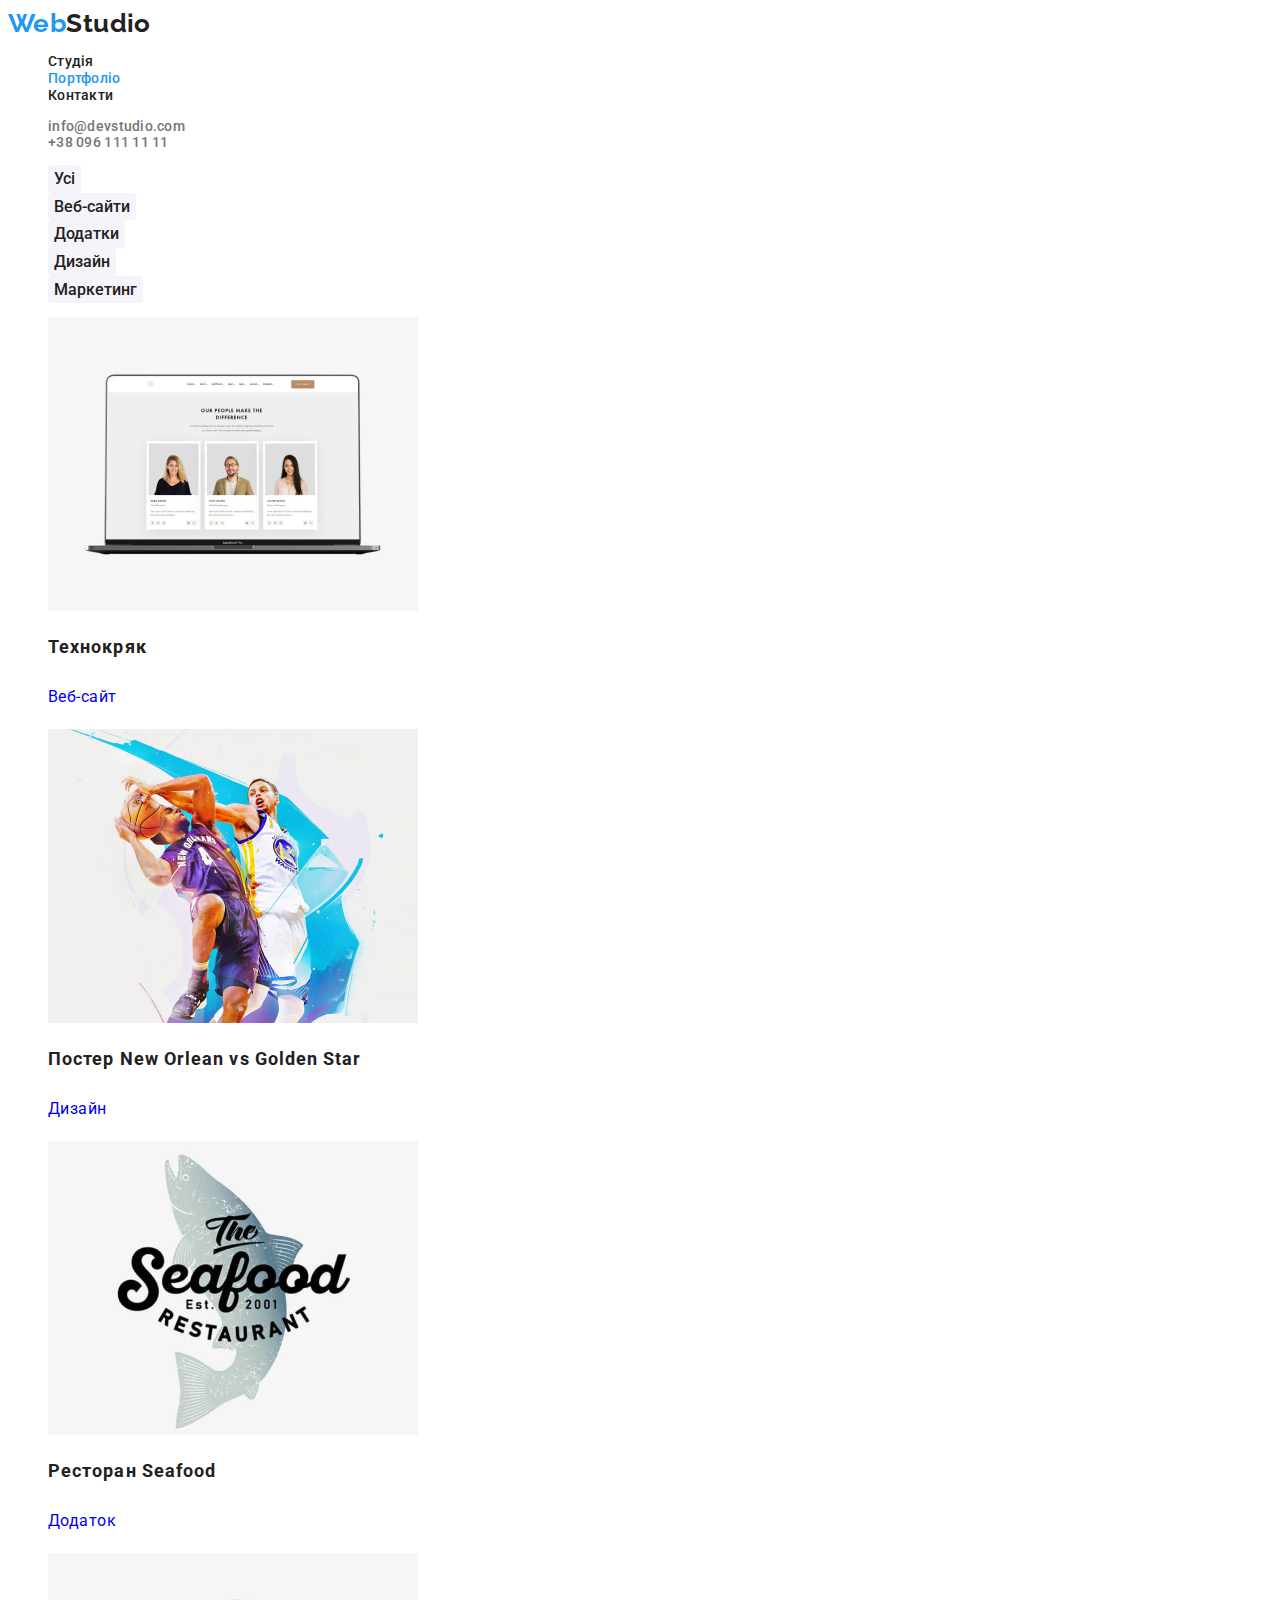
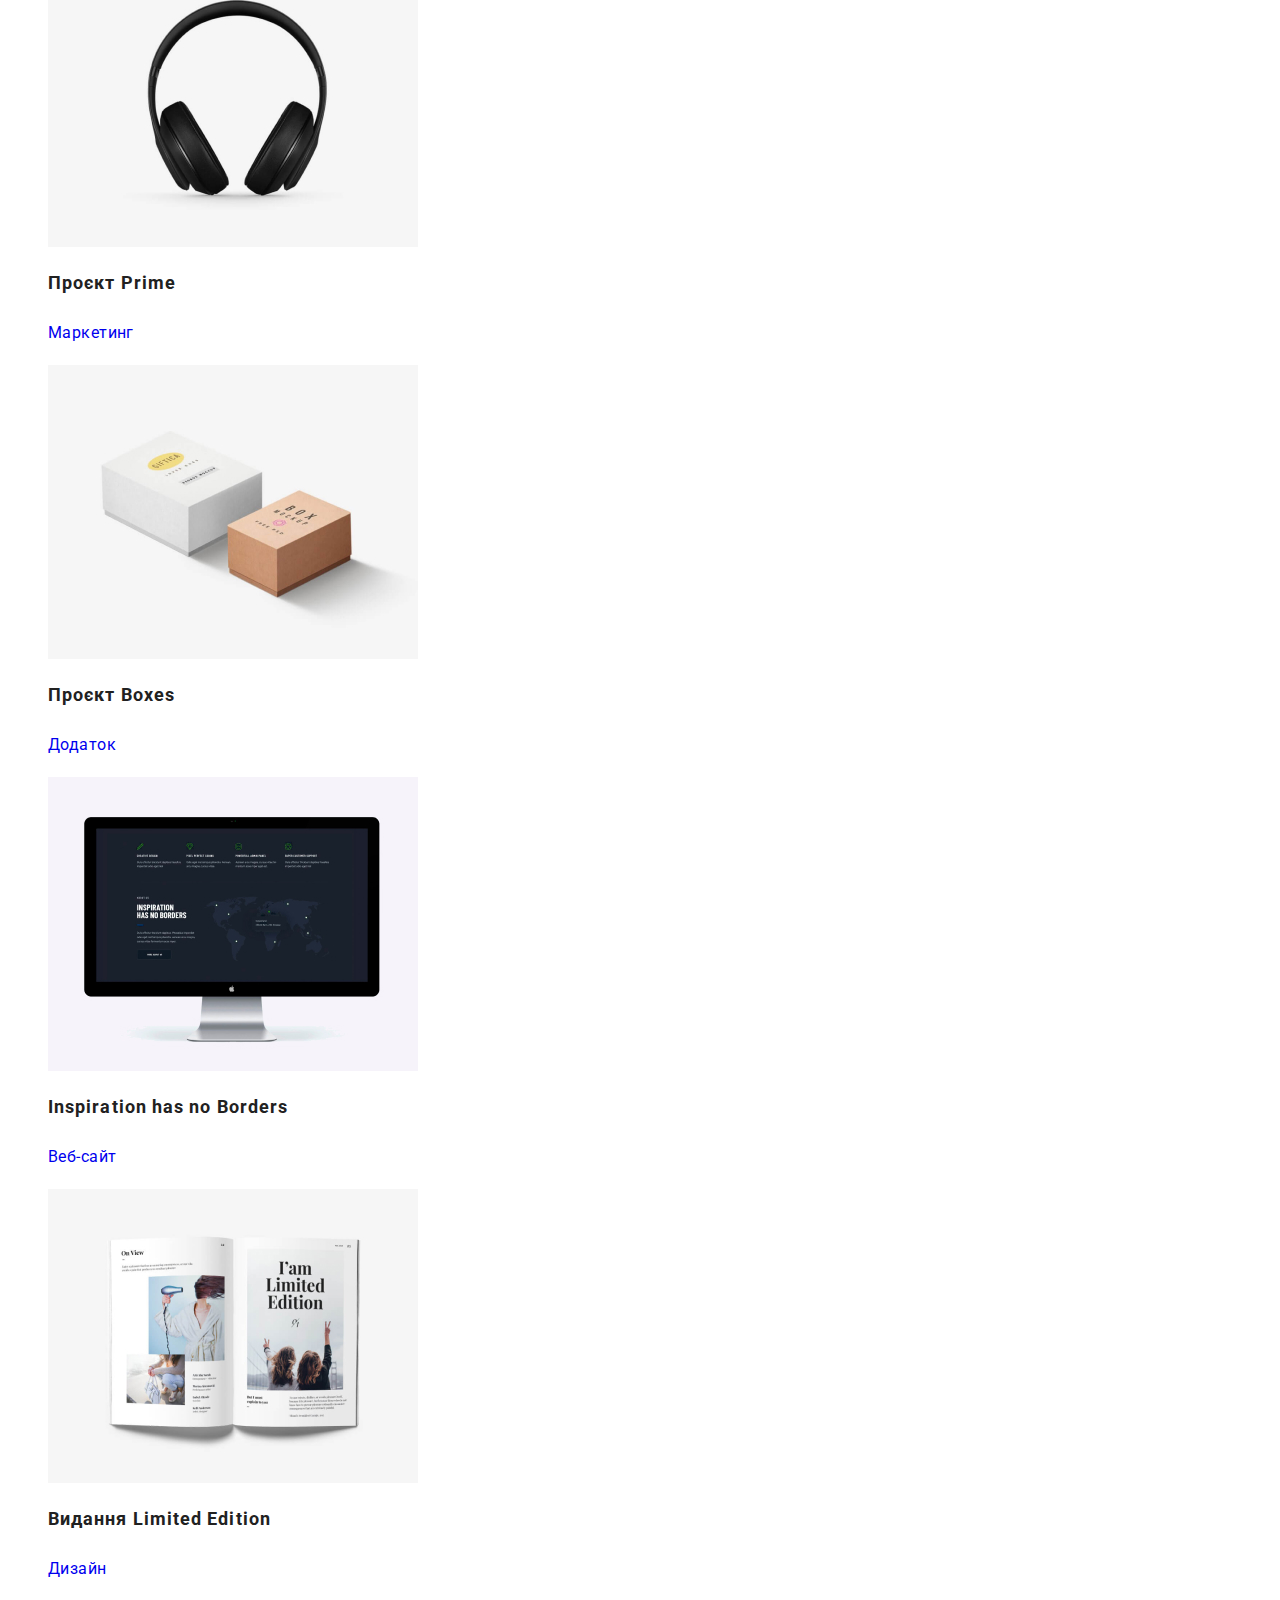
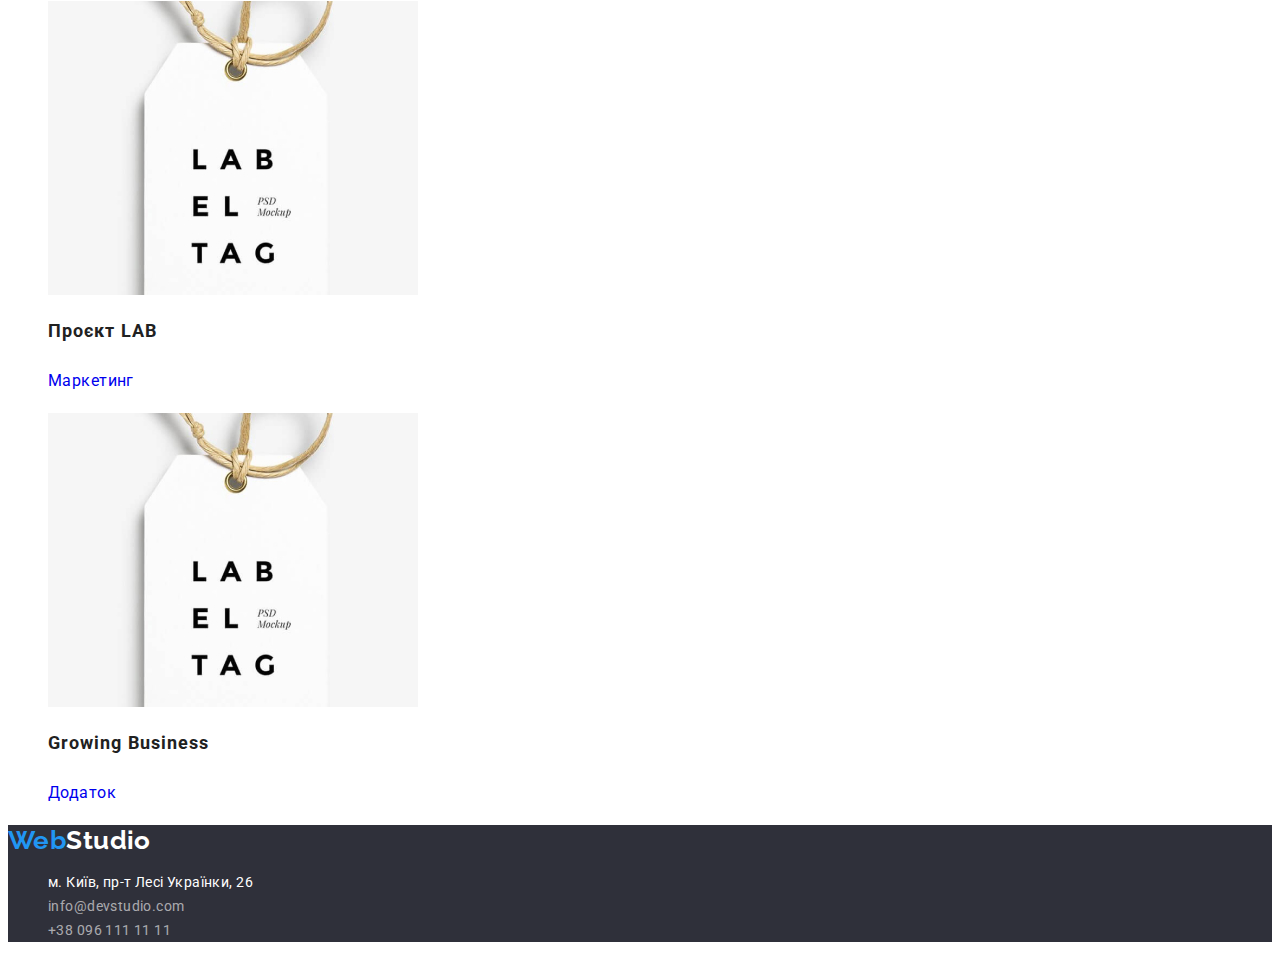
==== portfolio.html @ c514490f "Added files" ====
<!DOCTYPE html>
<html lang="uk">
  <head>
    <meta charset="UTF-8" />
    <meta http-equiv="X-UA-Compatible" content="IE=edge" />
    <meta name="viewport" content="width=device-width, initial-scale=1.0" />
    <title>Portfolio</title>
    <link
      href="https://fonts.googleapis.com/css2?family=Raleway:wght@700&family=Roboto:wght@400;500;700;900&display=swap"
      rel="stylesheet"
    />
    <link rel="stylesheet" href="./css/styles.css" />
  </head>
  <body>
    <header class="page-header">
      <nav>
        <a href="/" class="logo"><span>Web</span>Studio</a>
        <ul class="nav-list list">
          <li><a href="./index.html" class="link">Студія</a></li>
          <li><a href="./portfolio.html" class="link current">Портфоліо</a></li>
          <li><a href="" class="link">Контакти</a></li>
        </ul>
      </nav>
      <ul class="contacts-list list">
        <li>
          <a href="mailto:info@devstudio.com" class="link"
            >info@devstudio.com</a
          >
        </li>
        <li><a href="tel:+380961111111" class="link">+38 096 111 11 11</a></li>
      </ul>
    </header>

    <main>
      <section>
        <h1 hidden>Фільтри</h1>

        <ul class="filter-buttons list">
          <li><button class="button">Усі</button></li>
          <li><button class="button">Веб-сайти</button></li>
          <li><button class="button">Додатки</button></li>
          <li><button class="button">Дизайн</button></li>
          <li><button class="button">Маркетинг</button></li>
        </ul>

        <ul class="projects list">
          <li>
            <a href="#">
              <img
                src="./images/port-img1.jpg"
                alt="Веб-сайт Технокряк"
                width="370"
              />
              <h2>Технокряк</h2>
              <p>Веб-сайт</p>
            </a>
          </li>
          <li>
            <a href="#">
              <img
                src="./images/port-img2.jpg"
                alt="Постер New Orlean vs Golden Star"
                width="370"
              />
              <h2>Постер New Orlean vs Golden Star</h2>
              <p>Дизайн</p>
            </a>
          </li>
          <li>
            <a href="#">
              <img
                src="./images/port-img3.jpg"
                alt="Додаток Ресторан Seafood"
                width="370"
              />
              <h2>Ресторан Seafood</h2>
              <p>Додаток</p>
            </a>
          </li>
          <li>
            <a href="#">
              <img
                src="./images/port-img4.jpg"
                alt="Проєкт Prime"
                width="370"
              />
              <h2>Проєкт Prime</h2>
              <p>Маркетинг</p>
            </a>
          </li>
          <li>
            <a href="#">
              <img
                src="./images/port-img5.jpg"
                alt="Проєкт Boxes"
                width="370"
              />
              <h2>Проєкт Boxes</h2>
              <p>Додаток</p>
            </a>
          </li>
          <li>
            <a href="#">
              <img
                src="./images/port-img6.jpg"
                alt="Веб-сайт Inspiration has no Borders"
                width="370"
              />
              <h2>Inspiration has no Borders</h2>
              <p>Веб-сайт</p>
            </a>
          </li>
          <li>
            <a href="#">
              <img
                src="./images/port-img7.jpg"
                alt="Дизайн Видання Limited Edition"
                width="370"
              />
              <h2>Видання Limited Edition</h2>
              <p>Дизайн</p>
            </a>
          </li>
          <li>
            <a href="#">
              <img src="./images/port-img8.jpg" alt="Проєкт LAB" width="370" />
              <h2>Проєкт LAB</h2>
              <p>Маркетинг</p>
            </a>
          </li>
          <li>
            <a href="#">
              <img
                src="./images/port-img8.jpg"
                alt="Додаток Growing Business"
                width="370"
              />
              <h2>Growing Business</h2>
              <p>Додаток</p>
            </a>
          </li>
        </ul>
      </section>
    </main>

    <footer class="page-footer">
      <a href="/" class="logo"><span>Web</span>Studio</a>
      <address>
        <ul class="contacts list">
          <li>
            <a
              href="https://goo.gl/maps/9UR91L7CwCxcRUuD7"
              target="_blank"
              rel="noopener noreferrer nofollow"
              class="location"
              >м. Київ, пр-т Лесі Українки, 26</a
            >
          </li>
          <li><a href="mailto:info@devstudio.com">info@devstudio.com</a></li>
          <li><a href="tel:+380961111111">+38 096 111 11 11</a></li>
        </ul>
      </address>
    </footer>
  </body>
</html>
---- css/styles.css ----
:root {
    --accent-color: #2196F3;
    --title-color: #212121;
    --text-color: #757575;
    --white-text: #fff;
    --primary-background-color: #fff;
    --secondary-background-color: #F5F4FA;
    --dark-background-color: #2F303A;
}

body {
    font-family: 'Roboto', sans-serif;
    color: var(--text-color);
    font-size: 14px;
    letter-spacing: 0.03em;
}
a {
    text-decoration: none;
}
.list {
    list-style: none;
}

/* Header */
.logo {
    color: var(--title-color);
    font-family: 'Raleway', sans-serif;

    font-weight: 700;
    font-size: 26px;
    line-height: 1.2;
}
.logo span {
    color: var(--accent-color);
}
.page-header .link {
    font-weight: 500;
    line-height: 1.2;
    letter-spacing: 0.02em;
}
.page-header .link:hover,
.page-header .link:focus {
    color: var(--accent-color);
}
.nav-list .link{
    color: var(--title-color);
}
.nav-list .link.current {
    color: var(--accent-color);
}
.contacts-list .link{
    color: var(--text-color);
}

/* Section Hero */
.hero {
    background-color: var(--dark-background-color);
}
.hero .heading {
    color: var(--white-text);

    font-weight: 900;
    font-size: 44px;
    line-height: 1.4;

    text-align: center;
    letter-spacing: 0.06em;
    text-transform: uppercase;
}
.hero .primary-button {
    background-color: var(--accent-color);
    color: var(--white-text);
    font-family: inherit;
    border-radius: 4px;
    border: none;

    font-weight: 700;
    font-size: 16px;
    line-height: 1.9;
    text-align: center;
    letter-spacing: 0.06em;
}
.hero .primary-button:hover,
.hero .primary-button:focus {
    background-color: var(--secondary-background-color);
    color: var(--title-color);
    cursor: pointer;
}

/* Section Advantages */
.advantages {
    font-weight: 700;
    line-height: 1.2;
}
.advantages .subtitle{
    color: var(--title-color);
}

/* What do we do and Our team */
.work h2,
.team h2 {
    color: var(--title-color);

    font-weight: 700;
    font-size: 36px;
    line-height: 1.2;
    text-align: center;
}
.team h3 {
    color: var(--title-color);

    font-weight: 500;
    font-size: 16px;
    line-height: 1.2;
}
.team p {
    font-size: 16px;
    line-height: 1.2;
}

/* Footer */
.page-footer {
    background-color: var(--dark-background-color);
}
.page-footer .logo {
    color: var(--white-text);
}
.contacts a{
    color: rgba(255, 255, 255, 0.6);
    font-style: normal;

    line-height: 24px;
}
.contacts .location {
    color: var(--white-text);
}
.contacts a:hover,
.contacts a:focus{
    color: var(--accent-color);
}

/* Portfolio */
.filter-buttons .button {
    background-color: var(--secondary-background-color);
    color: var(--title-color);
    font-family: inherit;
    border: none;
    border-radius: 4px;

    font-weight: 500;
    font-size: 16px;
    line-height: 1.6;
    text-align: center;
    cursor: pointer;
}
.filter-buttons .button:hover,
.filter-buttons .butto:focus {
    background-color: var(--accent-color);
    color: var(--white-text);
    box-shadow: 0px 3px 1px rgba(0, 0, 0, 0.1), 0px 1px 2px rgba(0, 0, 0, 0.08), 0px 2px 2px rgba(0, 0, 0, 0.12);
}
.projects h2 {
    color: var(--title-color);

    font-weight: 700;
    font-size: 18px;
    line-height: 2;
    letter-spacing: 0.06em;
}
.projects p{
    font-size: 16px;
    line-height: 2;
}
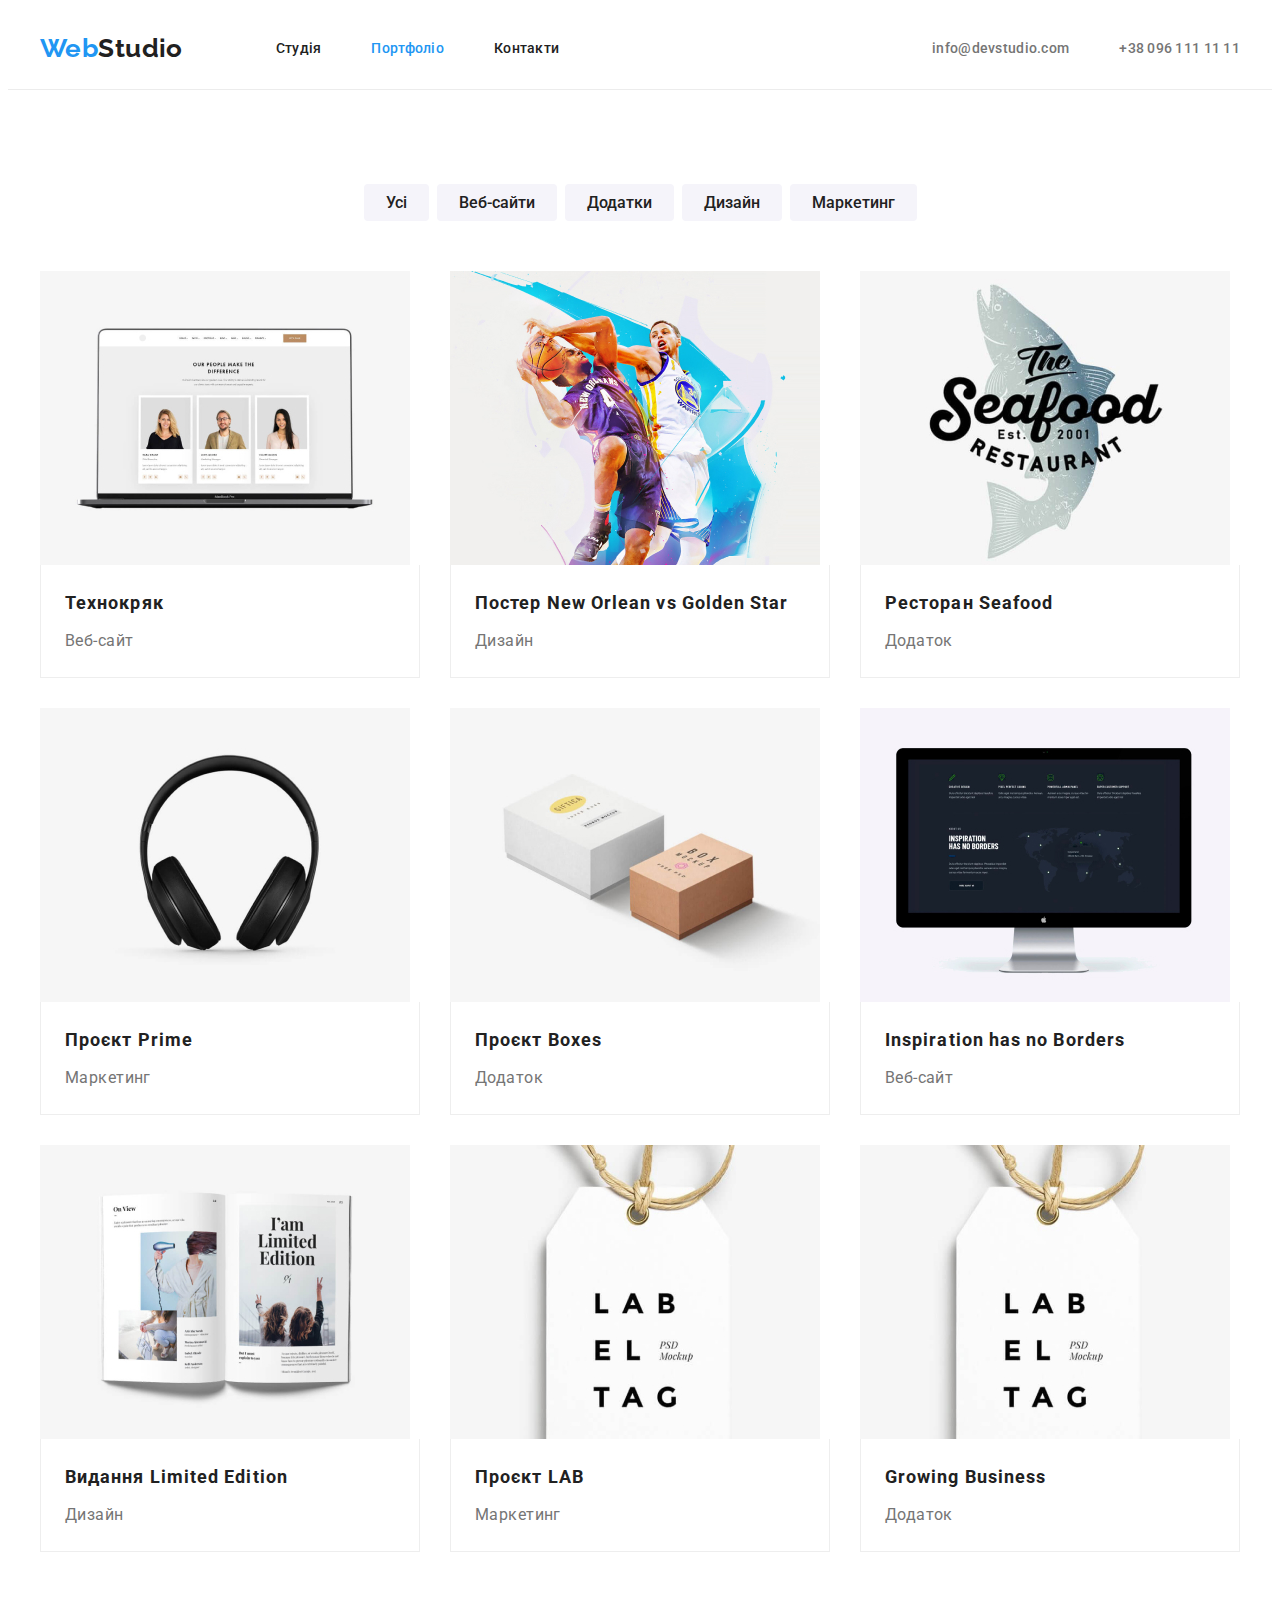
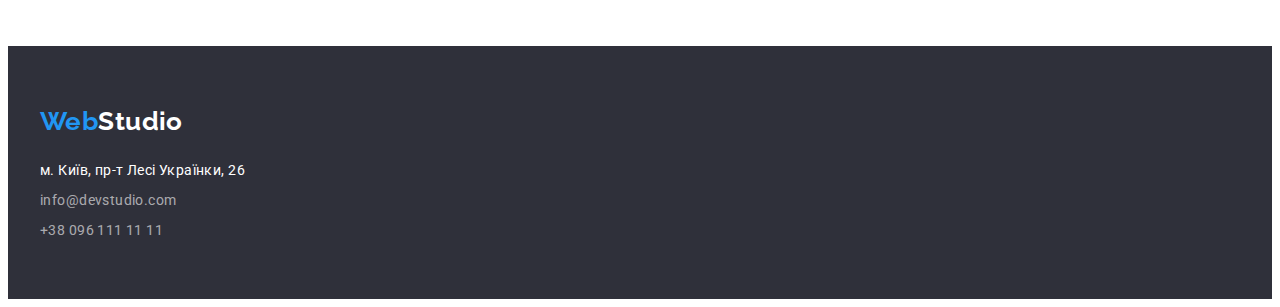
==== commit 984bee06: "Done homework week 3" ====
--- a/portfolio.html
+++ b/portfolio.html
@@ -9,157 +9,194 @@
       href="https://fonts.googleapis.com/css2?family=Raleway:wght@700&family=Roboto:wght@400;500;700;900&display=swap"
       rel="stylesheet"
     />
+    <link
+      rel="stylesheet"
+      href="https://cdnjs.cloudflare.com/ajax/libs/modern-normalize/1.1.0/modern-normalize.min.css"
+      integrity="sha512-wpPYUAdjBVSE4KJnH1VR1HeZfpl1ub8YT/NKx4PuQ5NmX2tKuGu6U/JRp5y+Y8XG2tV+wKQpNHVUX03MfMFn9Q=="
+      crossorigin="anonymous"
+      referrerpolicy="no-referrer"
+    />
     <link rel="stylesheet" href="./css/styles.css" />
   </head>
   <body>
+    <!-- Header -->
     <header class="page-header">
-      <nav>
-        <a href="/" class="logo"><span>Web</span>Studio</a>
-        <ul class="nav-list list">
-          <li><a href="./index.html" class="link">Студія</a></li>
-          <li><a href="./portfolio.html" class="link current">Портфоліо</a></li>
-          <li><a href="" class="link">Контакти</a></li>
+      <div class="container main-nav">
+        <nav class="secondary-nav">
+          <a href="/" class="logo"><span>Web</span>Studio</a>
+          <ul class="nav-list list">
+            <li class="item">
+              <a href="./index.html" class="link">Студія</a>
+            </li>
+            <li class="item">
+              <a href="./portfolio.html" class="link current">Портфоліо</a>
+            </li>
+            <li class="item"><a href="" class="link">Контакти</a></li>
+          </ul>
+        </nav>
+        <ul class="contacts-list list">
+          <li class="item">
+            <a href="mailto:info@devstudio.com" class="link"
+              >info@devstudio.com</a
+            >
+          </li>
+          <li class="item">
+            <a href="tel:+380961111111" class="link">+38 096 111 11 11</a>
+          </li>
         </ul>
-      </nav>
-      <ul class="contacts-list list">
-        <li>
-          <a href="mailto:info@devstudio.com" class="link"
-            >info@devstudio.com</a
-          >
-        </li>
-        <li><a href="tel:+380961111111" class="link">+38 096 111 11 11</a></li>
-      </ul>
+      </div>
     </header>
 
     <main>
-      <section>
-        <h1 hidden>Фільтри</h1>
+      <section class="portfolio-page container">
+        <h1 class="visually-hidden">Фільтри</h1>
 
         <ul class="filter-buttons list">
-          <li><button class="button">Усі</button></li>
-          <li><button class="button">Веб-сайти</button></li>
-          <li><button class="button">Додатки</button></li>
-          <li><button class="button">Дизайн</button></li>
-          <li><button class="button">Маркетинг</button></li>
+          <li class="item"><button class="button">Усі</button></li>
+          <li class="item"><button class="button">Веб-сайти</button></li>
+          <li class="item"><button class="button">Додатки</button></li>
+          <li class="item"><button class="button">Дизайн</button></li>
+          <li class="item"><button class="button">Маркетинг</button></li>
         </ul>
 
-        <ul class="projects list">
-          <li>
+        <ul class="projects-list list">
+          <li class="item">
             <a href="#">
               <img
                 src="./images/port-img1.jpg"
                 alt="Веб-сайт Технокряк"
                 width="370"
               />
-              <h2>Технокряк</h2>
-              <p>Веб-сайт</p>
-            </a>
-          </li>
-          <li>
+              <div class="info">
+                <h2>Технокряк</h2>
+                <p>Веб-сайт</p>
+              </div>
+            </a>
+          </li>
+          <li class="item">
             <a href="#">
               <img
                 src="./images/port-img2.jpg"
                 alt="Постер New Orlean vs Golden Star"
                 width="370"
               />
-              <h2>Постер New Orlean vs Golden Star</h2>
-              <p>Дизайн</p>
-            </a>
-          </li>
-          <li>
+              <div class="info">
+                <h2>Постер New Orlean vs Golden Star</h2>
+                <p>Дизайн</p>
+              </div>
+            </a>
+          </li>
+          <li class="item">
             <a href="#">
               <img
                 src="./images/port-img3.jpg"
                 alt="Додаток Ресторан Seafood"
                 width="370"
               />
-              <h2>Ресторан Seafood</h2>
-              <p>Додаток</p>
-            </a>
-          </li>
-          <li>
+              <div class="info">
+                <h2>Ресторан Seafood</h2>
+                <p>Додаток</p>
+              </div>
+            </a>
+          </li>
+          <li class="item">
             <a href="#">
               <img
                 src="./images/port-img4.jpg"
                 alt="Проєкт Prime"
                 width="370"
               />
-              <h2>Проєкт Prime</h2>
-              <p>Маркетинг</p>
-            </a>
-          </li>
-          <li>
+              <div class="info">
+                <h2>Проєкт Prime</h2>
+                <p>Маркетинг</p>
+              </div>
+            </a>
+          </li>
+          <li class="item">
             <a href="#">
               <img
                 src="./images/port-img5.jpg"
                 alt="Проєкт Boxes"
                 width="370"
               />
-              <h2>Проєкт Boxes</h2>
-              <p>Додаток</p>
-            </a>
-          </li>
-          <li>
+              <div class="info">
+                <h2>Проєкт Boxes</h2>
+                <p>Додаток</p>
+              </div>
+            </a>
+          </li>
+          <li class="item">
             <a href="#">
               <img
                 src="./images/port-img6.jpg"
                 alt="Веб-сайт Inspiration has no Borders"
                 width="370"
               />
-              <h2>Inspiration has no Borders</h2>
-              <p>Веб-сайт</p>
-            </a>
-          </li>
-          <li>
+              <div class="info">
+                <h2>Inspiration has no Borders</h2>
+                <p>Веб-сайт</p>
+              </div>
+            </a>
+          </li>
+          <li class="item">
             <a href="#">
               <img
                 src="./images/port-img7.jpg"
                 alt="Дизайн Видання Limited Edition"
                 width="370"
               />
-              <h2>Видання Limited Edition</h2>
-              <p>Дизайн</p>
-            </a>
-          </li>
-          <li>
+              <div class="info">
+                <h2>Видання Limited Edition</h2>
+                <p>Дизайн</p>
+              </div>
+            </a>
+          </li>
+          <li class="item">
             <a href="#">
               <img src="./images/port-img8.jpg" alt="Проєкт LAB" width="370" />
-              <h2>Проєкт LAB</h2>
-              <p>Маркетинг</p>
-            </a>
-          </li>
-          <li>
+              <div class="info">
+                <h2>Проєкт LAB</h2>
+                <p>Маркетинг</p>
+              </div>
+            </a>
+          </li>
+          <li class="item">
             <a href="#">
               <img
                 src="./images/port-img8.jpg"
                 alt="Додаток Growing Business"
                 width="370"
               />
-              <h2>Growing Business</h2>
-              <p>Додаток</p>
+              <div class="info">
+                <h2>Growing Business</h2>
+                <p>Додаток</p>
+              </div>
             </a>
           </li>
         </ul>
       </section>
     </main>
 
+    <!-- Footer -->
     <footer class="page-footer">
-      <a href="/" class="logo"><span>Web</span>Studio</a>
-      <address>
-        <ul class="contacts list">
-          <li>
-            <a
-              href="https://goo.gl/maps/9UR91L7CwCxcRUuD7"
-              target="_blank"
-              rel="noopener noreferrer nofollow"
-              class="location"
-              >м. Київ, пр-т Лесі Українки, 26</a
-            >
-          </li>
-          <li><a href="mailto:info@devstudio.com">info@devstudio.com</a></li>
-          <li><a href="tel:+380961111111">+38 096 111 11 11</a></li>
-        </ul>
-      </address>
+      <div class="container">
+        <a href="/" class="logo"><span>Web</span>Studio</a>
+        <address>
+          <ul class="contacts list">
+            <li>
+              <a
+                href="https://goo.gl/maps/9UR91L7CwCxcRUuD7"
+                target="_blank"
+                rel="noopener noreferrer nofollow"
+                class="location"
+                >м. Київ, пр-т Лесі Українки, 26</a
+              >
+            </li>
+            <li><a href="mailto:info@devstudio.com">info@devstudio.com</a></li>
+            <li><a href="tel:+380961111111">+38 096 111 11 11</a></li>
+          </ul>
+        </address>
+      </div>
     </footer>
   </body>
 </html>
--- a/css/styles.css
+++ b/css/styles.css
@@ -6,6 +6,8 @@
     --primary-background-color: #fff;
     --secondary-background-color: #F5F4FA;
     --dark-background-color: #2F303A;
+    --header-border-color: #ECECEC;
+    --portfolio-item-border-color: #EEEEEE;
 }
 
 body {
@@ -17,12 +19,52 @@
 a {
     text-decoration: none;
 }
+h1, h2, h3, p{
+    margin: 0;
+}
 .list {
     list-style: none;
-}
-
+    padding: 0;
+    margin: 0;
+}
+.container {
+    width: 1200px;
+    padding: 0 15px;
+    margin: 0 auto;
+}
+.visually-hidden {
+    position: absolute;
+    white-space: nowrap;
+    width: 1px;
+    height: 1px;
+    overflow: hidden;
+    border: 0;
+    padding: 0;
+    clip: rect(0 0 0 0);
+    clip-path: inset(50%);
+    margin: -1px;
+}
 /* Header */
+.page-header {
+    border-bottom: 1px solid var(--header-border-color);
+}
+.main-nav {
+    display: flex;
+    align-items: center;
+}
+.secondary-nav {
+    display: flex;
+    align-items: center;
+}
+.nav-list {
+    display: flex;
+}
+.contacts-list {
+    display: flex;
+    margin-left: auto;
+}
 .logo {
+    margin-right: 93px;
     color: var(--title-color);
     font-family: 'Raleway', sans-serif;
 
@@ -43,31 +85,48 @@
     color: var(--accent-color);
 }
 .nav-list .link{
+    display: block;
+    padding: 32px 0;
     color: var(--title-color);
 }
 .nav-list .link.current {
     color: var(--accent-color);
 }
+.nav-list .item:not(:last-child) {
+    margin-right: 50px;
+}
 .contacts-list .link{
+    display: block;
+    padding: 32px 0;
     color: var(--text-color);
+}
+.contacts-list .item + .item {
+    margin-left: 50px;
 }
 
 /* Section Hero */
 .hero {
+    padding-top: 200px;
+    padding-bottom: 200px;
+
     background-color: var(--dark-background-color);
+    text-align: center;
 }
 .hero .heading {
-    color: var(--white-text);
-
+    width: 696px;
+    margin: 0 auto 30px auto;
+
+    color: var(--white-text);
     font-weight: 900;
     font-size: 44px;
     line-height: 1.4;
-
-    text-align: center;
     letter-spacing: 0.06em;
     text-transform: uppercase;
+    text-align: center;
 }
 .hero .primary-button {
+    padding: 10px 32px;
+
     background-color: var(--accent-color);
     color: var(--white-text);
     font-family: inherit;
@@ -89,16 +148,33 @@
 
 /* Section Advantages */
 .advantages {
-    font-weight: 700;
-    line-height: 1.2;
+    margin: 94px 0;
+}
+.advantages-list {
+    display: flex;
+}
+.advantages-list .item:not(:last-child) {
+    margin-right: 30px;
 }
 .advantages .subtitle{
-    color: var(--title-color);
+    margin-bottom: 10px;
+    color: var(--title-color);
+
+    font-weight: 700;
+    line-height: 1.2;
 }
 
 /* What do we do and Our team */
+.working-list {
+    display: flex;
+    margin-bottom: 94px;
+}
+.working-list .item:not(:last-child) {
+    margin-right: 30px;
+}
 .work h2,
 .team h2 {
+    margin-bottom: 50px;
     color: var(--title-color);
 
     font-weight: 700;
@@ -106,7 +182,33 @@
     line-height: 1.2;
     text-align: center;
 }
+
+.team {
+    padding: 94px 0;
+    background-color: var(--secondary-background-color);
+}
+.team-list {
+    display: flex;
+}
+.team-list .item {
+    box-shadow: 0px 1px 3px rgba(0, 0, 0, 0.12), 0px 1px 1px rgba(0, 0, 0, 0.14), 0px 2px 1px rgba(0, 0, 0, 0.2);
+    border-radius: 0px 0px 4px 4px;
+}
+.team-list .item:not(:last-child) {
+    margin-right: 30px;
+}
+.team-list .info {
+    padding: 30px 0;
+
+    background-color: var(--primary-background-color);
+    text-align: center;
+    border-radius: 0px 0px 4px 4px;
+}
+.team-list img {
+    display: block;
+}
 .team h3 {
+    margin-bottom: 10px;
     color: var(--title-color);
 
     font-weight: 500;
@@ -120,10 +222,21 @@
 
 /* Footer */
 .page-footer {
+    padding-top: 60px;
+    padding-bottom: 60px;
     background-color: var(--dark-background-color);
 }
 .page-footer .logo {
-    color: var(--white-text);
+    display: inline-block;
+    margin-bottom: 20px;
+
+    color: var(--white-text);
+}
+.contacts li:not(:last-child) {
+    margin-bottom: 9px;
+}
+.contacts li {
+    height: 21px;
 }
 .contacts a{
     color: rgba(255, 255, 255, 0.6);
@@ -140,7 +253,20 @@
 }
 
 /* Portfolio */
+.portfolio-page {
+    margin-top: 94px;
+    margin-bottom: 94px;
+}
+.filter-buttons {
+    display: flex;
+    justify-content: center;
+    margin-bottom: 50px;
+}
+.filter-buttons .item:not(:last-child) {
+    margin-right: 8px;
+}
 .filter-buttons .button {
+    padding: 6px 22px;
     background-color: var(--secondary-background-color);
     color: var(--title-color);
     font-family: inherit;
@@ -159,7 +285,25 @@
     color: var(--white-text);
     box-shadow: 0px 3px 1px rgba(0, 0, 0, 0.1), 0px 1px 2px rgba(0, 0, 0, 0.08), 0px 2px 2px rgba(0, 0, 0, 0.12);
 }
-.projects h2 {
+.projects-list {
+    display: flex;
+    flex-wrap: wrap;
+    row-gap: 30px;
+    column-gap: 30px;
+}
+.projects-list .item {
+    width: calc((100% - 60px)/3);
+}
+.projects-list .info {
+    padding: 20px 24px;
+    border: 1px solid var(--portfolio-item-border-color);
+    border-top: none;
+}
+.projects-list img {
+    display: block;
+}
+.projects-list h2 {
+    margin-bottom: 4px;
     color: var(--title-color);
 
     font-weight: 700;
@@ -167,7 +311,8 @@
     line-height: 2;
     letter-spacing: 0.06em;
 }
-.projects p{
+.projects-list p{
+    color: var(--text-color);
     font-size: 16px;
     line-height: 2;
 }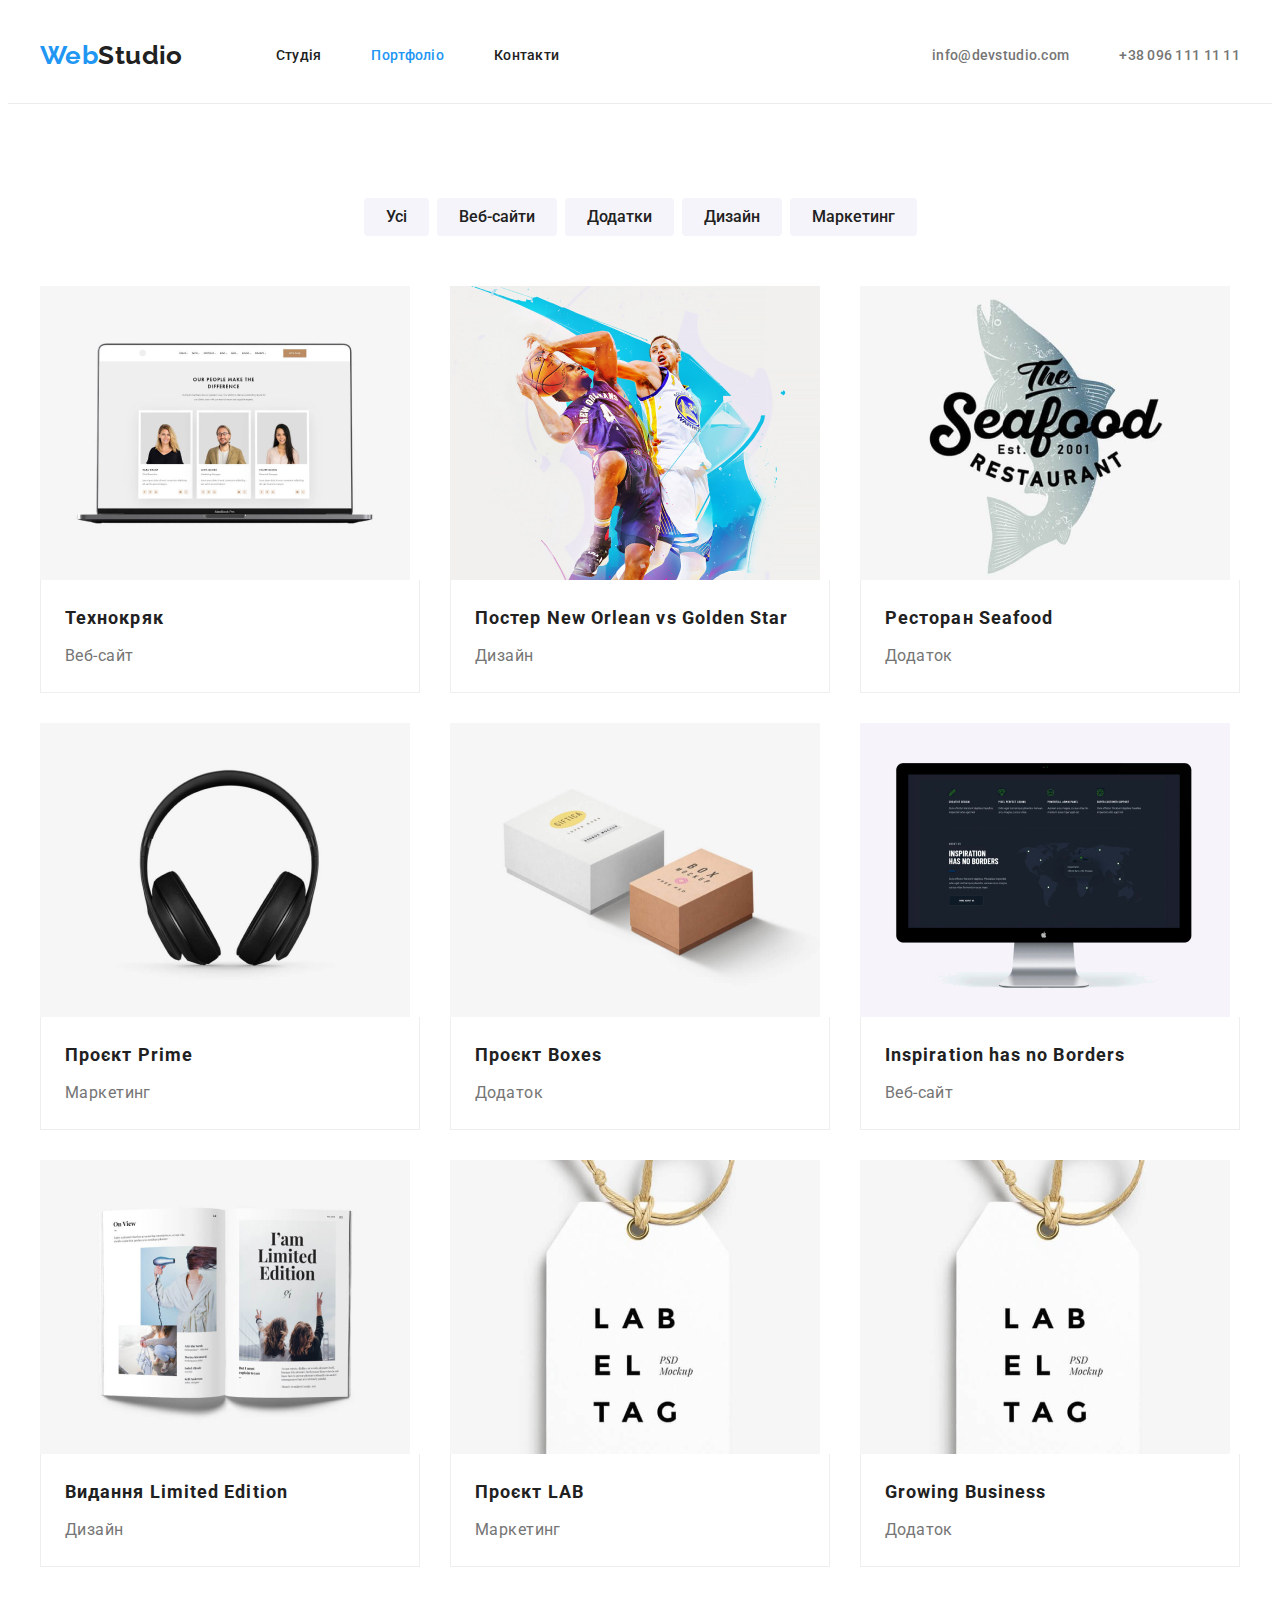
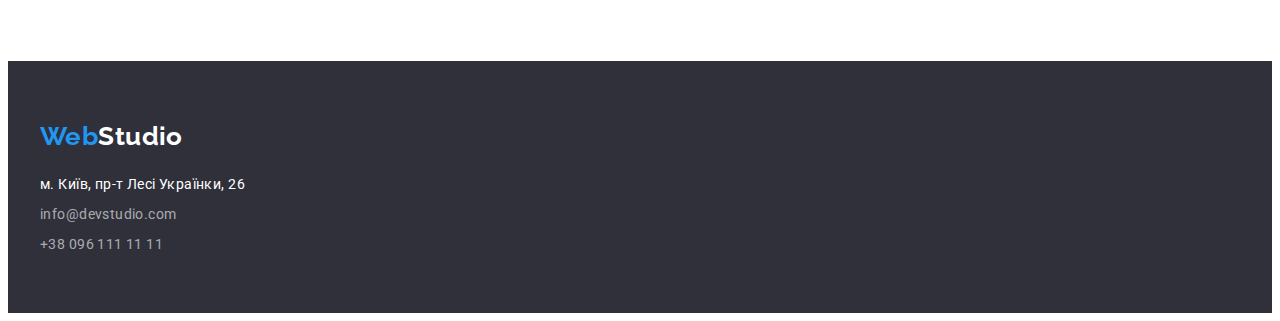
==== commit 0792e5b2: "Correcded project" ====
--- a/portfolio.html
+++ b/portfolio.html
@@ -48,132 +48,138 @@
     </header>
 
     <main>
-      <section class="portfolio-page container">
-        <h1 class="visually-hidden">Фільтри</h1>
-
-        <ul class="filter-buttons list">
-          <li class="item"><button class="button">Усі</button></li>
-          <li class="item"><button class="button">Веб-сайти</button></li>
-          <li class="item"><button class="button">Додатки</button></li>
-          <li class="item"><button class="button">Дизайн</button></li>
-          <li class="item"><button class="button">Маркетинг</button></li>
-        </ul>
-
-        <ul class="projects-list list">
-          <li class="item">
-            <a href="#">
-              <img
-                src="./images/port-img1.jpg"
-                alt="Веб-сайт Технокряк"
-                width="370"
-              />
-              <div class="info">
-                <h2>Технокряк</h2>
-                <p>Веб-сайт</p>
-              </div>
-            </a>
-          </li>
-          <li class="item">
-            <a href="#">
-              <img
-                src="./images/port-img2.jpg"
-                alt="Постер New Orlean vs Golden Star"
-                width="370"
-              />
-              <div class="info">
-                <h2>Постер New Orlean vs Golden Star</h2>
-                <p>Дизайн</p>
-              </div>
-            </a>
-          </li>
-          <li class="item">
-            <a href="#">
-              <img
-                src="./images/port-img3.jpg"
-                alt="Додаток Ресторан Seafood"
-                width="370"
-              />
-              <div class="info">
-                <h2>Ресторан Seafood</h2>
-                <p>Додаток</p>
-              </div>
-            </a>
-          </li>
-          <li class="item">
-            <a href="#">
-              <img
-                src="./images/port-img4.jpg"
-                alt="Проєкт Prime"
-                width="370"
-              />
-              <div class="info">
-                <h2>Проєкт Prime</h2>
-                <p>Маркетинг</p>
-              </div>
-            </a>
-          </li>
-          <li class="item">
-            <a href="#">
-              <img
-                src="./images/port-img5.jpg"
-                alt="Проєкт Boxes"
-                width="370"
-              />
-              <div class="info">
-                <h2>Проєкт Boxes</h2>
-                <p>Додаток</p>
-              </div>
-            </a>
-          </li>
-          <li class="item">
-            <a href="#">
-              <img
-                src="./images/port-img6.jpg"
-                alt="Веб-сайт Inspiration has no Borders"
-                width="370"
-              />
-              <div class="info">
-                <h2>Inspiration has no Borders</h2>
-                <p>Веб-сайт</p>
-              </div>
-            </a>
-          </li>
-          <li class="item">
-            <a href="#">
-              <img
-                src="./images/port-img7.jpg"
-                alt="Дизайн Видання Limited Edition"
-                width="370"
-              />
-              <div class="info">
-                <h2>Видання Limited Edition</h2>
-                <p>Дизайн</p>
-              </div>
-            </a>
-          </li>
-          <li class="item">
-            <a href="#">
-              <img src="./images/port-img8.jpg" alt="Проєкт LAB" width="370" />
-              <div class="info">
-                <h2>Проєкт LAB</h2>
-                <p>Маркетинг</p>
-              </div>
-            </a>
-          </li>
-          <li class="item">
-            <a href="#">
-              <img
-                src="./images/port-img8.jpg"
-                alt="Додаток Growing Business"
-                width="370"
-              />
-              <div class="info">
-                <h2>Growing Business</h2>
-                <p>Додаток</p>
-              </div>
-            </a>
-          </li>
-        </ul>
+      <section class="section">
+        <div class="container">
+          <h1 class="visually-hidden">Фільтри</h1>
+
+          <ul class="filter-buttons list">
+            <li class="item"><button class="button">Усі</button></li>
+            <li class="item"><button class="button">Веб-сайти</button></li>
+            <li class="item"><button class="button">Додатки</button></li>
+            <li class="item"><button class="button">Дизайн</button></li>
+            <li class="item"><button class="button">Маркетинг</button></li>
+          </ul>
+
+          <ul class="projects-list list">
+            <li class="item">
+              <a href="#">
+                <img
+                  src="./images/port-img1.jpg"
+                  alt="Веб-сайт Технокряк"
+                  width="370"
+                />
+                <div class="info">
+                  <h2>Технокряк</h2>
+                  <p>Веб-сайт</p>
+                </div>
+              </a>
+            </li>
+            <li class="item">
+              <a href="#">
+                <img
+                  src="./images/port-img2.jpg"
+                  alt="Постер New Orlean vs Golden Star"
+                  width="370"
+                />
+                <div class="info">
+                  <h2>Постер New Orlean vs Golden Star</h2>
+                  <p>Дизайн</p>
+                </div>
+              </a>
+            </li>
+            <li class="item">
+              <a href="#">
+                <img
+                  src="./images/port-img3.jpg"
+                  alt="Додаток Ресторан Seafood"
+                  width="370"
+                />
+                <div class="info">
+                  <h2>Ресторан Seafood</h2>
+                  <p>Додаток</p>
+                </div>
+              </a>
+            </li>
+            <li class="item">
+              <a href="#">
+                <img
+                  src="./images/port-img4.jpg"
+                  alt="Проєкт Prime"
+                  width="370"
+                />
+                <div class="info">
+                  <h2>Проєкт Prime</h2>
+                  <p>Маркетинг</p>
+                </div>
+              </a>
+            </li>
+            <li class="item">
+              <a href="#">
+                <img
+                  src="./images/port-img5.jpg"
+                  alt="Проєкт Boxes"
+                  width="370"
+                />
+                <div class="info">
+                  <h2>Проєкт Boxes</h2>
+                  <p>Додаток</p>
+                </div>
+              </a>
+            </li>
+            <li class="item">
+              <a href="#">
+                <img
+                  src="./images/port-img6.jpg"
+                  alt="Веб-сайт Inspiration has no Borders"
+                  width="370"
+                />
+                <div class="info">
+                  <h2>Inspiration has no Borders</h2>
+                  <p>Веб-сайт</p>
+                </div>
+              </a>
+            </li>
+            <li class="item">
+              <a href="#">
+                <img
+                  src="./images/port-img7.jpg"
+                  alt="Дизайн Видання Limited Edition"
+                  width="370"
+                />
+                <div class="info">
+                  <h2>Видання Limited Edition</h2>
+                  <p>Дизайн</p>
+                </div>
+              </a>
+            </li>
+            <li class="item">
+              <a href="#">
+                <img
+                  src="./images/port-img8.jpg"
+                  alt="Проєкт LAB"
+                  width="370"
+                />
+                <div class="info">
+                  <h2>Проєкт LAB</h2>
+                  <p>Маркетинг</p>
+                </div>
+              </a>
+            </li>
+            <li class="item">
+              <a href="#">
+                <img
+                  src="./images/port-img8.jpg"
+                  alt="Додаток Growing Business"
+                  width="370"
+                />
+                <div class="info">
+                  <h2>Growing Business</h2>
+                  <p>Додаток</p>
+                </div>
+              </a>
+            </li>
+          </ul>
+        </div>
       </section>
     </main>
 
--- a/css/styles.css
+++ b/css/styles.css
@@ -31,6 +31,10 @@
     width: 1200px;
     padding: 0 15px;
     margin: 0 auto;
+}
+.section {
+    padding-top: 94px;
+    padding-bottom: 94px;
 }
 .visually-hidden {
     position: absolute;
@@ -75,6 +79,9 @@
 .logo span {
     color: var(--accent-color);
 }
+.page-header .logo {
+    padding: 32px 0;
+}
 .page-header .link {
     font-weight: 500;
     line-height: 1.2;
@@ -124,7 +131,7 @@
     text-transform: uppercase;
     text-align: center;
 }
-.hero .primary-button {
+.primary-button {
     padding: 10px 32px;
 
     background-color: var(--accent-color);
@@ -139,8 +146,8 @@
     text-align: center;
     letter-spacing: 0.06em;
 }
-.hero .primary-button:hover,
-.hero .primary-button:focus {
+.primary-button:hover,
+.primary-button:focus {
     background-color: var(--secondary-background-color);
     color: var(--title-color);
     cursor: pointer;
@@ -148,7 +155,7 @@
 
 /* Section Advantages */
 .advantages {
-    margin: 94px 0;
+    padding-bottom: 0;
 }
 .advantages-list {
     display: flex;
@@ -161,30 +168,31 @@
     color: var(--title-color);
 
     font-weight: 700;
-    line-height: 1.2;
+    font-size: 14px;
+    line-height: 1.2;
+}
+.advantages .text {
+    line-height: 1.7;
 }
 
 /* What do we do and Our team */
+.sub-heading {
+    margin-bottom: 50px;
+    color: var(--title-color);
+
+    font-weight: 700;
+    font-size: 36px;
+    line-height: 1.2;
+    text-align: center;
+}
 .working-list {
     display: flex;
-    margin-bottom: 94px;
 }
 .working-list .item:not(:last-child) {
     margin-right: 30px;
 }
-.work h2,
-.team h2 {
-    margin-bottom: 50px;
-    color: var(--title-color);
-
-    font-weight: 700;
-    font-size: 36px;
-    line-height: 1.2;
-    text-align: center;
-}
 
 .team {
-    padding: 94px 0;
     background-color: var(--secondary-background-color);
 }
 .team-list {
@@ -253,10 +261,6 @@
 }
 
 /* Portfolio */
-.portfolio-page {
-    margin-top: 94px;
-    margin-bottom: 94px;
-}
 .filter-buttons {
     display: flex;
     justify-content: center;
